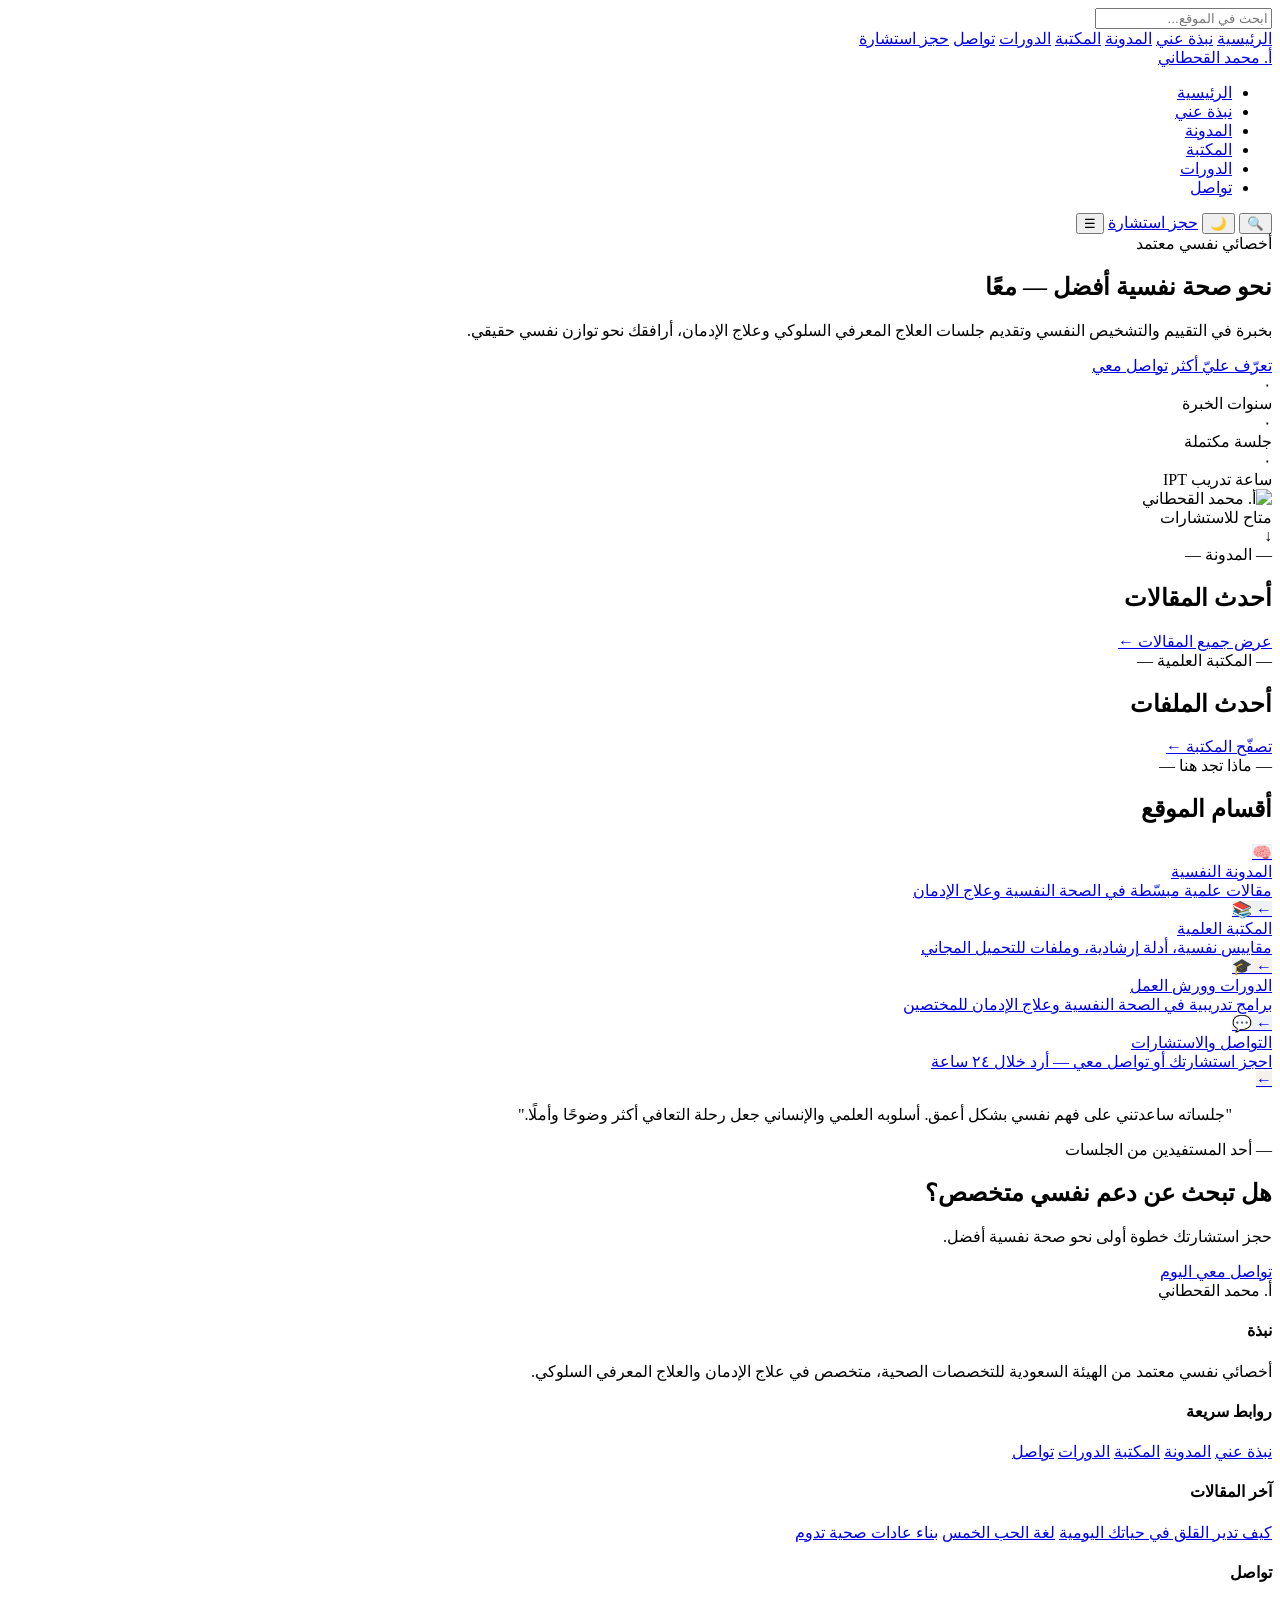
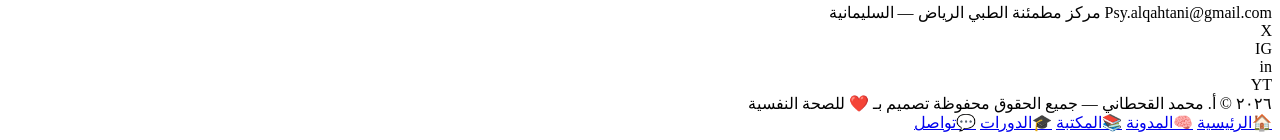
==== index.html @ f8eaa86a "Add files via upload" ====
<!DOCTYPE html>
<html lang="ar" dir="rtl">
<head>
  <meta charset="UTF-8">
  <meta name="viewport" content="width=device-width, initial-scale=1.0">
  <title>أ. محمد القحطاني — أخصائي نفسي</title>
  <meta name="description" content="أ. محمد القحطاني، أخصائي نفسي معتمد من الهيئة السعودية للتخصصات الصحية. متخصص في علاج الإدمان والعلاج المعرفي السلوكي. مركز مطمئنة الطبي، الرياض.">
  <meta name="keywords" content="أخصائي نفسي, محمد القحطاني, علاج الإدمان, العلاج المعرفي السلوكي, صحة نفسية, الرياض">
  <meta property="og:title" content="أ. محمد القحطاني — أخصائي نفسي">
  <meta property="og:description" content="نحو صحة نفسية أفضل — معًا">
  <meta property="og:type" content="website">
  <link rel="canonical" href="https://alqahtani-psy.sa/">
  <link rel="stylesheet" href="assets/css/main.css">
  <script type="application/ld+json">
  {"@context":"https://schema.org","@type":"Person","name":"محمد القحطاني","jobTitle":"أخصائي نفسي","worksFor":{"@type":"Organization","name":"مركز مطمئنة الطبي"},"email":"Psy.alqahtani@gmail.com","address":{"@type":"PostalAddress","addressLocality":"الرياض","addressCountry":"SA"}}
  </script>
  <script src="https://identity.netlify.com/v1/netlify-identity-widget.js"></script>
</head>
<body>

<div id="page-loader"><div class="loader-bar"><div class="loader-bar-fill"></div></div></div>

<div class="search-overlay">
  <div class="search-box"><input class="search-input" type="search" placeholder="ابحث في الموقع..."></div>
</div>

<div class="mobile-drawer">
  <div class="mobile-drawer-overlay"></div>
  <nav class="mobile-drawer-panel">
    <a href="index.html">الرئيسية</a>
    <a href="about/index.html">نبذة عني</a>
    <a href="blog/index.html">المدونة</a>
    <a href="library/index.html">المكتبة</a>
    <a href="courses/index.html">الدورات</a>
    <a href="contact/index.html">تواصل</a>
    <a href="contact/index.html" class="btn-cta" style="text-align:center">حجز استشارة</a>
  </nav>
</div>

<nav class="nav">
  <div class="nav-inner">
    <a href="index.html" class="nav-logo">
      <span class="nav-logo-name">أ. محمد القحطاني</span>
      <span class="nav-logo-line"></span>
    </a>
    <ul class="nav-links">
      <li><a href="index.html" class="active">الرئيسية</a></li>
      <li><a href="about/index.html">نبذة عني</a></li>
      <li><a href="blog/index.html">المدونة</a></li>
      <li><a href="library/index.html">المكتبة</a></li>
      <li><a href="courses/index.html">الدورات</a></li>
      <li><a href="contact/index.html">تواصل</a></li>
    </ul>
    <div class="nav-actions">
      <button class="btn-nav-search" aria-label="بحث">🔍</button>
      <button class="btn-dark-toggle" aria-label="تبديل الوضع">🌙</button>
      <a href="contact/index.html" class="btn-cta">حجز استشارة</a>
      <button class="nav-hamburger" aria-label="القائمة">☰</button>
    </div>
  </div>
</nav>

<!-- Hero -->
<section class="hero">
  <div class="orb orb-1"></div>
  <div class="orb orb-2"></div>
  <div class="orb orb-3"></div>
  <div class="hero-inner">
    <div class="hero-text">
      <span class="eyebrow">أخصائي نفسي معتمد</span>
      <h1 class="hero-h1">
        <span class="animate-fade-up">نحو</span>
        <span class="animate-fade-up-1">صحة</span>
        <span class="animate-fade-up-2">نفسية</span>
        <span class="animate-fade-up-3">أفضل</span>
        <span class="accent animate-fade-up-3"> — معًا</span>
      </h1>
      <p class="hero-desc">بخبرة في التقييم والتشخيص النفسي وتقديم جلسات العلاج المعرفي السلوكي وعلاج الإدمان، أرافقك نحو توازن نفسي حقيقي.</p>
      <div class="hero-btns">
        <a href="about/index.html" class="btn-primary">تعرّف عليّ أكثر</a>
        <a href="contact/index.html" class="btn-secondary">تواصل معي</a>
      </div>
      <div class="hero-stats">
        <div>
          <div class="stat-num" data-target="4" data-suffix="+">٠</div>
          <div class="stat-label">سنوات الخبرة</div>
        </div>
        <div>
          <div class="stat-num" data-target="500" data-suffix="+">٠</div>
          <div class="stat-label">جلسة مكتملة</div>
        </div>
        <div>
          <div class="stat-num" data-target="180" data-suffix="">٠</div>
          <div class="stat-label">ساعة تدريب IPT</div>
        </div>
      </div>
    </div>
    <div class="hero-photo-wrap">
      <div class="hero-photo-bg"></div>
      <div class="hero-photo">
        <img src="assets/images/photo.jpg" alt="أ. محمد القحطاني">
      </div>
      <div class="hero-badge">
        <span class="pulse-dot"></span>
        متاح للاستشارات
      </div>
    </div>
  </div>
  <div class="hero-scroll-arrow">↓</div>
</section>

<!-- Latest Articles -->
<section style="background:var(--color-bg-alt)">
  <div class="section-container">
    <div class="section-header">
      <div class="section-eyebrow-line"></div>
      <span class="section-eyebrow">— المدونة —</span>
      <div class="section-header-row">
        <h2 class="section-title">أحدث المقالات</h2>
        <a href="blog/index.html" class="section-link">عرض جميع المقالات ←</a>
      </div>
    </div>
    <div class="articles-grid" id="home-articles-grid"></div>
  </div>
</section>

<!-- Featured Files -->
<section style="background:var(--color-bg)">
  <div class="section-container">
    <div class="section-header">
      <div class="section-eyebrow-line"></div>
      <span class="section-eyebrow">— المكتبة العلمية —</span>
      <div class="section-header-row">
        <h2 class="section-title">أحدث الملفات</h2>
        <a href="library/index.html" class="section-link">تصفّح المكتبة ←</a>
      </div>
    </div>
    <div class="files-grid" id="home-files-grid"></div>
  </div>
</section>

<!-- Services -->
<section style="background:var(--color-bg-alt)">
  <div class="section-container">
    <div class="section-header">
      <div class="section-eyebrow-line"></div>
      <span class="section-eyebrow">— ماذا تجد هنا —</span>
      <h2 class="section-title">أقسام الموقع</h2>
    </div>
    <div class="services-list">
      <a href="blog/index.html" class="service-strip reveal" style="background:#EEF2F8">
        <span class="service-icon">🧠</span>
        <div class="service-content">
          <div class="service-title">المدونة النفسية</div>
          <div class="service-desc">مقالات علمية مبسّطة في الصحة النفسية وعلاج الإدمان</div>
        </div>
        <span class="service-arrow">←</span>
      </a>
      <a href="library/index.html" class="service-strip reveal reveal-delay-1" style="background:#F5F0EA">
        <span class="service-icon">📚</span>
        <div class="service-content">
          <div class="service-title">المكتبة العلمية</div>
          <div class="service-desc">مقاييس نفسية، أدلة إرشادية، وملفات للتحميل المجاني</div>
        </div>
        <span class="service-arrow">←</span>
      </a>
      <a href="courses/index.html" class="service-strip reveal reveal-delay-2" style="background:#EEF2F8">
        <span class="service-icon">🎓</span>
        <div class="service-content">
          <div class="service-title">الدورات وورش العمل</div>
          <div class="service-desc">برامج تدريبية في الصحة النفسية وعلاج الإدمان للمختصين</div>
        </div>
        <span class="service-arrow">←</span>
      </a>
      <a href="contact/index.html" class="service-strip reveal reveal-delay-3" style="background:#F5F0EA">
        <span class="service-icon">💬</span>
        <div class="service-content">
          <div class="service-title">التواصل والاستشارات</div>
          <div class="service-desc">احجز استشارتك أو تواصل معي — أرد خلال ٢٤ ساعة</div>
        </div>
        <span class="service-arrow">←</span>
      </a>
    </div>
  </div>
</section>

<!-- Testimonial -->
<section class="testimonial-section reveal">
  <blockquote class="testimonial-quote">
    "جلساته ساعدتني على فهم نفسي بشكل أعمق. أسلوبه العلمي والإنساني جعل رحلة التعافي أكثر وضوحًا وأملًا."
  </blockquote>
  <div class="testimonial-author">
    <div class="testimonial-avatar"></div>
    <span class="testimonial-name">— أحد المستفيدين من الجلسات</span>
  </div>
</section>

<section class="cta-banner reveal">
  <h2>هل تبحث عن دعم نفسي متخصص؟</h2>
  <p>حجز استشارتك خطوة أولى نحو صحة نفسية أفضل.</p>
  <a href="contact/index.html" class="btn-white">تواصل معي اليوم</a>
</section>

<footer class="footer">
  <div class="footer-inner">
    <span class="footer-logo">أ. محمد القحطاني</span>
    <div class="footer-grid">
      <div class="footer-col">
        <h4>نبذة</h4>
        <p>أخصائي نفسي معتمد من الهيئة السعودية للتخصصات الصحية، متخصص في علاج الإدمان والعلاج المعرفي السلوكي.</p>
      </div>
      <div class="footer-col">
        <h4>روابط سريعة</h4>
        <a href="about/index.html">نبذة عني</a>
        <a href="blog/index.html">المدونة</a>
        <a href="library/index.html">المكتبة</a>
        <a href="courses/index.html">الدورات</a>
        <a href="contact/index.html">تواصل</a>
      </div>
      <div class="footer-col">
        <h4>آخر المقالات</h4>
        <a href="blog/article.html?id=1">كيف تدير القلق في حياتك اليومية</a>
        <a href="blog/article.html?id=2">لغة الحب الخمس</a>
        <a href="blog/article.html?id=3">بناء عادات صحية تدوم</a>
      </div>
      <div class="footer-col">
        <h4>تواصل</h4>
        <span>Psy.alqahtani@gmail.com</span>
        <span>مركز مطمئنة الطبي</span>
        <span>الرياض — السليمانية</span>
      </div>
    </div>
    <div class="footer-socials">
      <div class="footer-social">X</div>
      <div class="footer-social">IG</div>
      <div class="footer-social">in</div>
      <div class="footer-social">YT</div>
    </div>
    <div class="footer-divider"></div>
    <div class="footer-bottom">
      <span>٢٠٢٦ © أ. محمد القحطاني — جميع الحقوق محفوظة</span>
      <span>تصميم بـ ❤️ للصحة النفسية</span>
    </div>
  </div>
</footer>

<nav class="bottom-nav">
  <div class="bottom-nav-inner">
    <a href="index.html" class="bottom-nav-item active"><span class="bottom-nav-icon">🏠</span><span>الرئيسية</span></a>
    <a href="blog/index.html" class="bottom-nav-item"><span class="bottom-nav-icon">🧠</span><span>المدونة</span></a>
    <a href="library/index.html" class="bottom-nav-item"><span class="bottom-nav-icon">📚</span><span>المكتبة</span></a>
    <a href="courses/index.html" class="bottom-nav-item"><span class="bottom-nav-icon">🎓</span><span>الدورات</span></a>
    <a href="contact/index.html" class="bottom-nav-item"><span class="bottom-nav-icon">💬</span><span>تواصل</span></a>
  </div>
</nav>

<script src="assets/js/main.js"></script>
<script>
  if (window.netlifyIdentity) {
    window.netlifyIdentity.on("init", user => {
      if (!user) window.netlifyIdentity.on("login", () => { document.location.href = "/admin/"; });
    });
  }
</script>
</body>
</html>
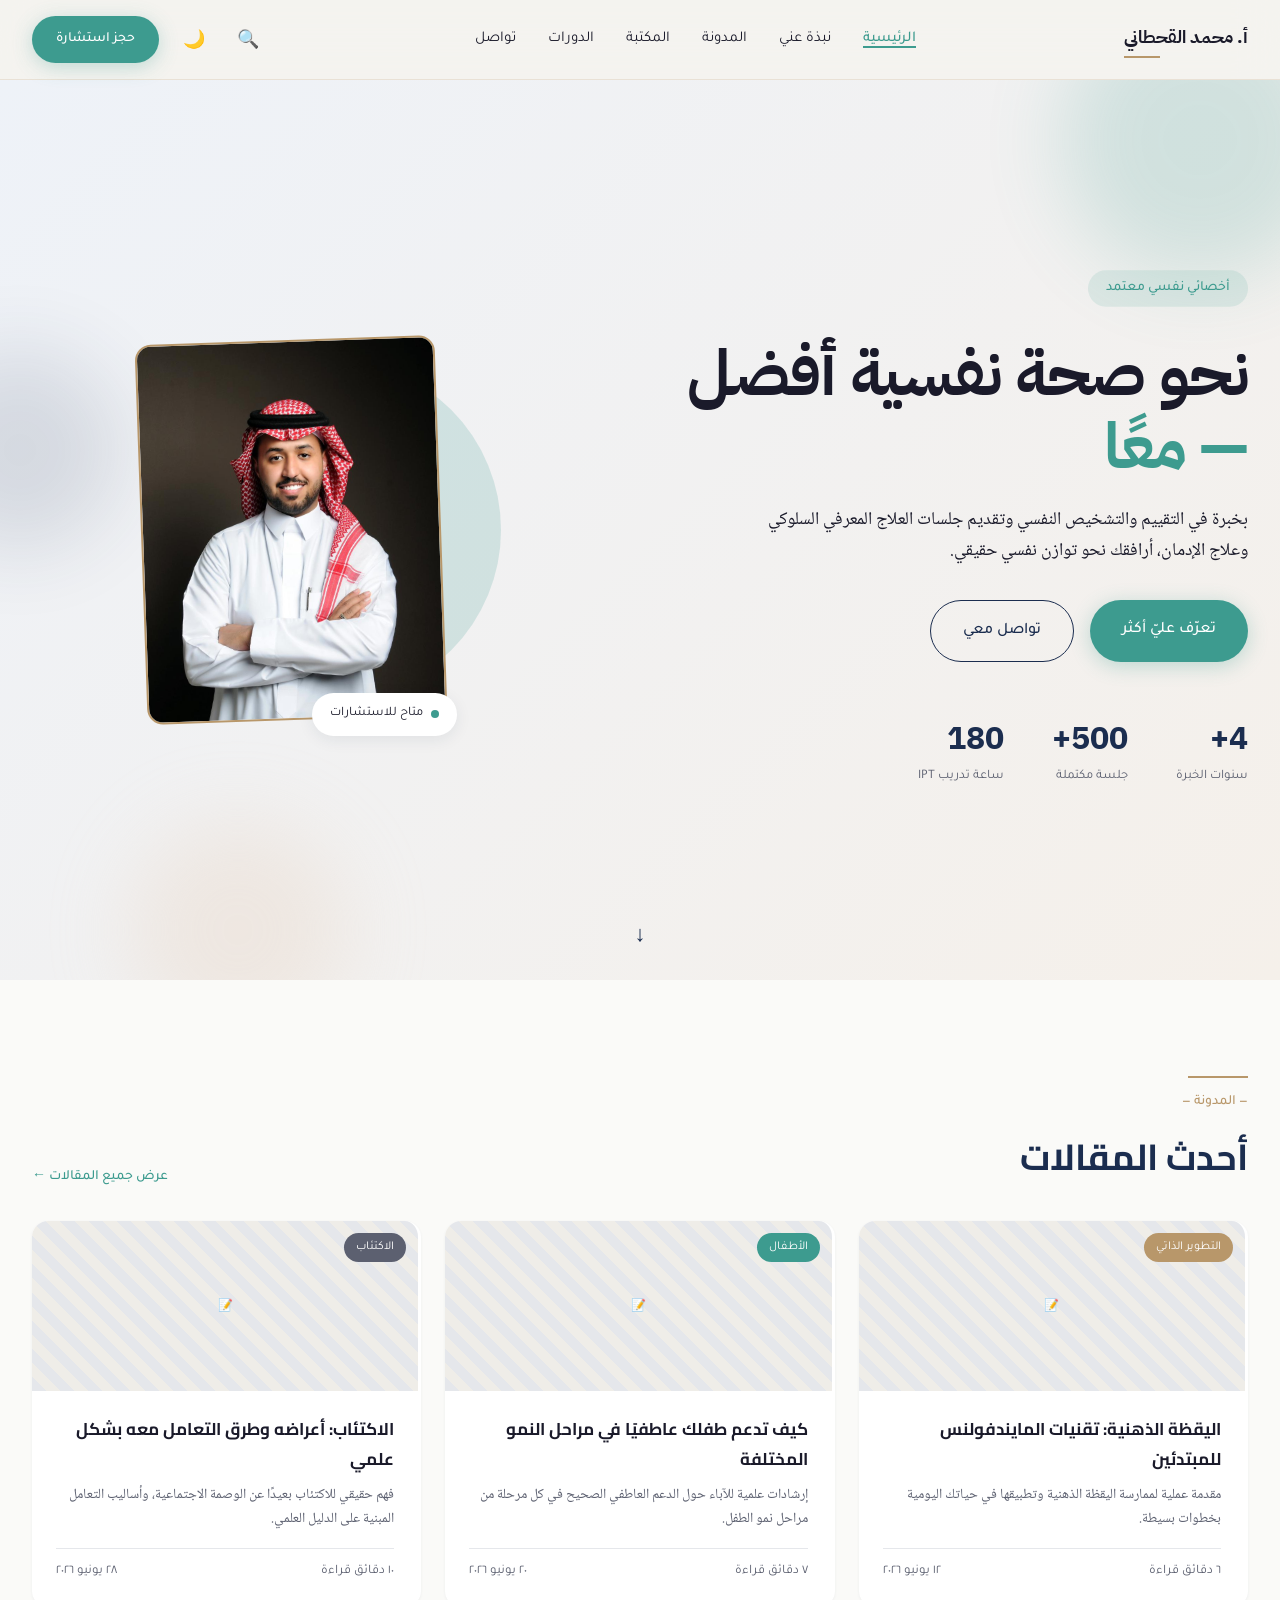
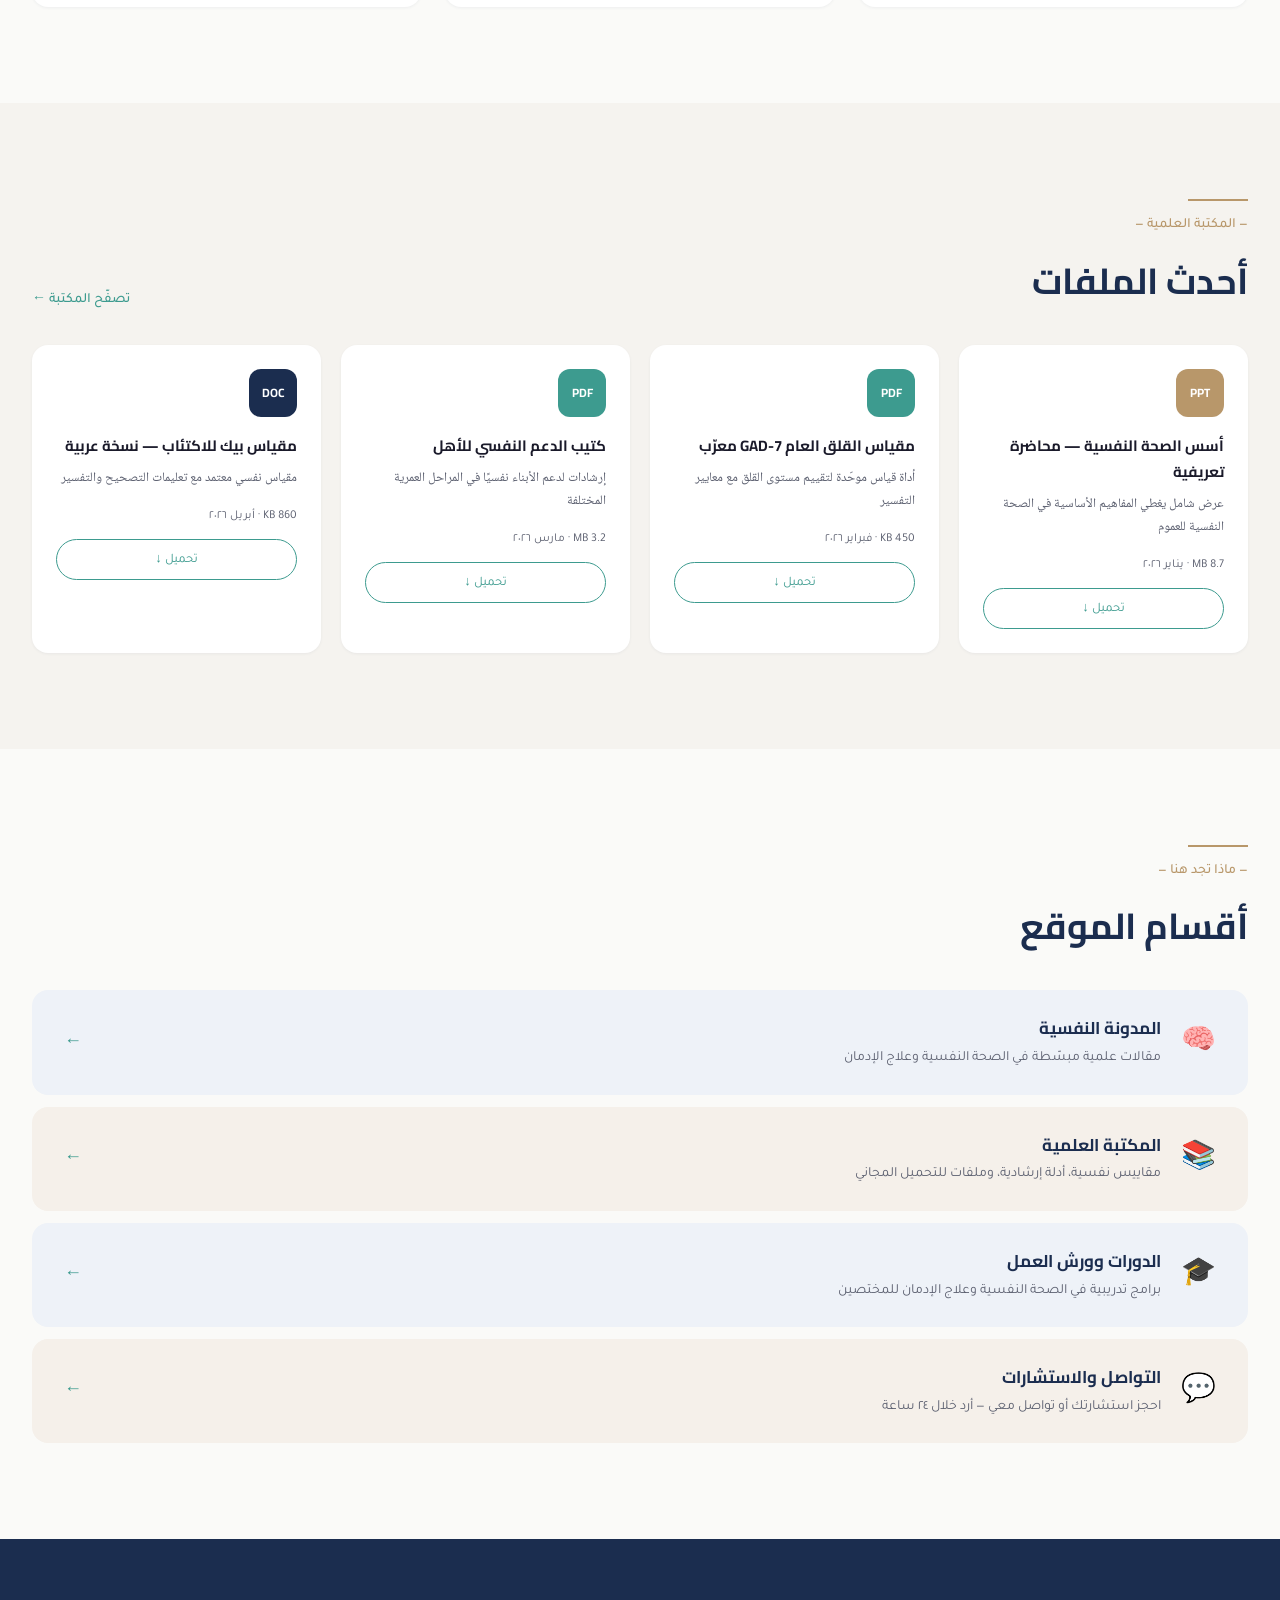
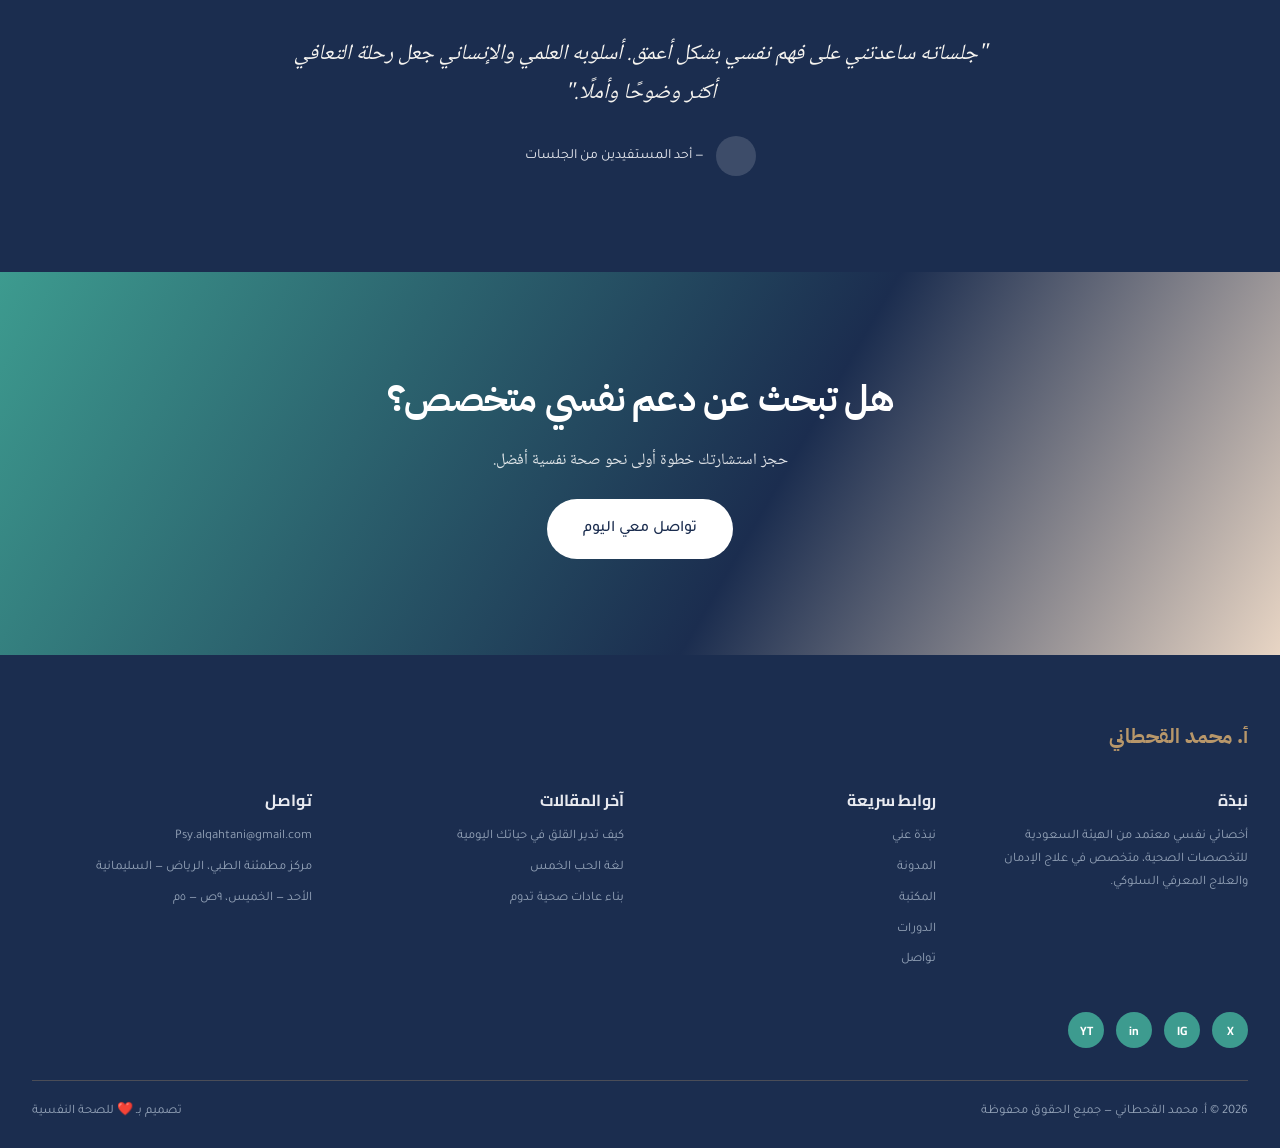
==== commit 54a5cac1: "صفحة التواصل" ====
--- a/index.html
+++ b/index.html
@@ -75,14 +75,14 @@
         <span class="animate-fade-up-3">أفضل</span>
         <span class="accent animate-fade-up-3"> — معًا</span>
       </h1>
-      <p class="hero-desc">بخبرة في التقييم والتشخيص النفسي وتقديم جلسات العلاج المعرفي السلوكي وعلاج الإدمان، أرافقك نحو توازن نفسي حقيقي.</p>
+      <p class="hero-desc" data-settings="hero_bio">بخبرة في التقييم والتشخيص النفسي وتقديم جلسات العلاج المعرفي السلوكي وعلاج الإدمان، أرافقك نحو توازن نفسي حقيقي.</p>
       <div class="hero-btns">
         <a href="about/index.html" class="btn-primary">تعرّف عليّ أكثر</a>
         <a href="contact/index.html" class="btn-secondary">تواصل معي</a>
       </div>
       <div class="hero-stats">
         <div>
-          <div class="stat-num" data-target="4" data-suffix="+">٠</div>
+          <div class="stat-num" data-target="4" data-suffix="+" data-settings="stat_years">٠</div>
           <div class="stat-label">سنوات الخبرة</div>
         </div>
         <div>
@@ -98,7 +98,7 @@
     <div class="hero-photo-wrap">
       <div class="hero-photo-bg"></div>
       <div class="hero-photo">
-        <img src="assets/images/photo.jpg" alt="أ. محمد القحطاني">
+        <img src="assets/images/photo.jpg" alt="أ. محمد القحطاني" data-settings="photo" data-settings-attr="src">
       </div>
       <div class="hero-badge">
         <span class="pulse-dot"></span>
@@ -225,9 +225,9 @@
       </div>
       <div class="footer-col">
         <h4>تواصل</h4>
-        <span>Psy.alqahtani@gmail.com</span>
-        <span>مركز مطمئنة الطبي</span>
-        <span>الرياض — السليمانية</span>
+        <span data-settings="email">Psy.alqahtani@gmail.com</span>
+        <span data-settings="address">مركز مطمئنة الطبي، الرياض — السليمانية</span>
+        <span data-settings="hours">الأحد — الخميس، ٩ص — ٥م</span>
       </div>
     </div>
     <div class="footer-socials">
--- a/assets/css/main.css
+++ b/assets/css/main.css
@@ -0,0 +1,819 @@
+@import url('https://fonts.googleapis.com/css2?family=IBM+Plex+Sans+Arabic:wght@700;800&family=Cairo:wght@600;700&family=Noto+Naskh+Arabic:wght@400;500&family=Tajawal:wght@400;500&display=swap');
+@import './variables.css';
+
+/* ============================================================
+   RESET & BASE
+   ============================================================ */
+*, *::before, *::after { box-sizing: border-box; margin: 0; padding: 0; }
+
+html { scroll-behavior: smooth; }
+
+body {
+  direction: rtl;
+  font-family: var(--font-body);
+  background: var(--color-bg);
+  color: var(--color-text);
+  line-height: 1.75;
+  transition: background var(--transition-slow), color var(--transition-slow);
+  overflow-x: hidden;
+}
+
+img { max-width: 100%; display: block; }
+a  { color: var(--color-teal); text-decoration: none; }
+
+/* ============================================================
+   ANIMATIONS
+   ============================================================ */
+@keyframes floatOrb1 { 0%,100%{transform:translate(0,0) scale(1);} 50%{transform:translate(-20px,-30px) scale(1.08);} }
+@keyframes floatOrb2 { 0%,100%{transform:translate(0,0) scale(1);} 50%{transform:translate(24px,20px) scale(1.05);} }
+@keyframes floatOrb3 { 0%,100%{transform:translate(0,0) scale(1);} 50%{transform:translate(-16px,18px) scale(1.1);} }
+@keyframes pulseDot  { 0%,100%{opacity:1;} 50%{opacity:0.4;} }
+@keyframes bounce    { 0%,100%{transform:translateY(0);} 50%{transform:translateY(10px);} }
+@keyframes fadeUp    { from{opacity:0;transform:translateY(24px);} to{opacity:1;transform:translateY(0);} }
+@keyframes typewriter{ from{clip-path:inset(0 0 0 100%);} to{clip-path:inset(0 0 0 0%);} }
+@keyframes loaderBar { from{transform:scaleX(0) translateX(0);} to{transform:scaleX(1);} }
+@keyframes countUp   { from{opacity:0;} to{opacity:1;} }
+@keyframes progressBar { from{width:0;} to{width:var(--progress,60%);} }
+
+.animate-fade-up { animation: fadeUp 0.6s ease both; }
+.animate-fade-up-1 { animation: fadeUp 0.6s ease 0.1s both; }
+.animate-fade-up-2 { animation: fadeUp 0.6s ease 0.2s both; }
+.animate-fade-up-3 { animation: fadeUp 0.6s ease 0.3s both; }
+
+/* Scroll reveal */
+.reveal { opacity: 0; transform: translateY(28px); transition: opacity 0.6s ease, transform 0.6s ease; }
+.reveal.visible { opacity: 1; transform: translateY(0); }
+.reveal-delay-1 { transition-delay: 0.1s; }
+.reveal-delay-2 { transition-delay: 0.2s; }
+.reveal-delay-3 { transition-delay: 0.3s; }
+
+/* ============================================================
+   PAGE LOADER
+   ============================================================ */
+#page-loader {
+  position: fixed; inset: 0; z-index: 9999;
+  background: var(--color-bg);
+  display: flex; align-items: center; justify-content: center;
+  transition: opacity 0.4s ease;
+}
+#page-loader.hidden { opacity: 0; pointer-events: none; }
+.loader-bar {
+  width: 220px; height: 3px;
+  background: var(--color-blush); overflow: hidden;
+  border-radius: var(--radius-pill);
+}
+.loader-bar-fill {
+  height: 100%; background: var(--color-teal);
+  transform-origin: right;
+  animation: loaderBar 0.7s ease forwards;
+}
+
+/* ============================================================
+   NAVIGATION
+   ============================================================ */
+.nav {
+  position: sticky; top: 0; z-index: 100;
+  background: rgba(245,243,239,0.82);
+  backdrop-filter: blur(20px);
+  border-bottom: 1px solid rgba(184,151,106,0.2);
+  transition: box-shadow var(--transition), padding var(--transition),
+              background var(--transition-slow);
+}
+[data-theme="dark"] .nav {
+  background: rgba(13,17,23,0.85);
+  border-bottom-color: rgba(45,55,72,0.8);
+}
+.nav.scrolled { box-shadow: var(--shadow-md); }
+
+.nav-inner {
+  max-width: 1280px; margin: 0 auto;
+  display: flex; align-items: center; justify-content: space-between;
+  padding: var(--space-4) var(--space-8);
+  gap: var(--space-6);
+}
+
+.nav-logo { display: flex; flex-direction: column; align-items: flex-end; }
+.nav-logo-name {
+  font-family: var(--font-display); font-weight: 800; font-size: 18px;
+  color: var(--color-text); white-space: nowrap;
+}
+.nav-logo-line { width: 36px; height: 2px; background: var(--color-gold); margin-top: 4px; }
+
+.nav-links {
+  display: flex; gap: var(--space-8); list-style: none;
+  font-family: var(--font-ui); font-size: 15px;
+}
+.nav-links a {
+  color: var(--color-text); font-weight: 400;
+  position: relative; padding-bottom: 2px;
+  transition: color var(--transition);
+}
+.nav-links a::after {
+  content: ''; position: absolute; bottom: 0; right: 0;
+  width: 0; height: 2px; background: var(--color-teal);
+  transition: width var(--transition);
+}
+.nav-links a:hover { color: var(--color-teal); }
+.nav-links a:hover::after,
+.nav-links a.active::after { width: 100%; }
+.nav-links a.active { color: var(--color-teal); font-weight: 500; }
+
+.nav-actions { display: flex; align-items: center; gap: var(--space-4); }
+
+.btn-nav-search, .btn-dark-toggle {
+  background: none; border: none; cursor: pointer;
+  font-size: 18px; padding: var(--space-2);
+  color: var(--color-text); border-radius: var(--radius-sm);
+  transition: background var(--transition);
+}
+.btn-nav-search:hover, .btn-dark-toggle:hover { background: var(--color-border); }
+
+.btn-cta {
+  background: var(--color-teal); color: #fff;
+  padding: 11px var(--space-6); border-radius: var(--radius-pill);
+  font-family: var(--font-ui); font-weight: 500; font-size: 14px;
+  box-shadow: var(--shadow-teal);
+  transition: transform var(--transition), box-shadow var(--transition);
+  white-space: nowrap; border: none; cursor: pointer;
+}
+.btn-cta:hover { transform: translateY(-2px); box-shadow: 0 6px 28px rgba(61,155,143,0.45); color: #fff; }
+
+/* Mobile hamburger */
+.nav-hamburger {
+  display: none; background: none; border: none;
+  cursor: pointer; font-size: 22px; color: var(--color-text);
+}
+
+/* ============================================================
+   SEARCH OVERLAY
+   ============================================================ */
+.search-overlay {
+  position: fixed; inset: 0; z-index: 200;
+  background: rgba(27,45,79,0.6); backdrop-filter: blur(8px);
+  display: flex; align-items: flex-start; justify-content: center;
+  padding-top: 120px;
+  opacity: 0; pointer-events: none; transition: opacity var(--transition);
+}
+.search-overlay.open { opacity: 1; pointer-events: all; }
+.search-box {
+  background: var(--color-surface); border-radius: var(--radius-lg);
+  padding: var(--space-6); width: min(640px, 90vw);
+  box-shadow: var(--shadow-lg);
+}
+.search-input {
+  width: 100%; padding: var(--space-4) var(--space-5);
+  border: 1.5px solid var(--color-teal); border-radius: var(--radius-pill);
+  font-family: var(--font-ui); font-size: 16px;
+  background: var(--color-bg); color: var(--color-text);
+  text-align: right; outline: none;
+}
+
+/* ============================================================
+   HERO SECTION
+   ============================================================ */
+.hero {
+  position: relative; min-height: 100vh;
+  display: flex; align-items: center;
+  background: linear-gradient(135deg, #EEF2F8, #F5F0EA);
+  overflow: hidden;
+}
+[data-theme="dark"] .hero { background: linear-gradient(135deg, #0F1624, #0D1117); }
+
+.orb {
+  position: absolute; border-radius: 9999px;
+  filter: blur(40px); pointer-events: none;
+}
+.orb-1 { width:280px; height:280px; background:#3D9B8F; opacity:.18; top:-80px; right:-60px; animation: floatOrb1 9s ease-in-out infinite; }
+.orb-2 { width:220px; height:220px; background:#E8D5C4; opacity:.35; bottom:-60px; left:10%; animation: floatOrb2 11s ease-in-out infinite; }
+.orb-3 { width:200px; height:200px; background:#1B2D4F; opacity:.12; top:30%; left:-80px; animation: floatOrb3 8s ease-in-out infinite; }
+
+.hero-inner {
+  position: relative; max-width: 1280px; margin: 0 auto;
+  padding: var(--space-16) var(--space-8);
+  display: grid; grid-template-columns: 1.1fr 0.9fr;
+  gap: var(--space-16); align-items: center; width: 100%;
+}
+
+.hero-text .eyebrow {
+  display: inline-block; overflow: hidden;
+  background: var(--color-teal-light); color: var(--color-teal);
+  padding: 6px 18px; border-radius: var(--radius-pill);
+  font-family: var(--font-ui); font-weight: 500; font-size: var(--text-sm);
+  animation: typewriter 1.4s steps(20,end) forwards;
+}
+.hero-h1 {
+  font-family: var(--font-display); font-weight: 800;
+  font-size: var(--text-hero); line-height: 1.15;
+  letter-spacing: -0.02em; margin: var(--space-5) 0;
+  color: var(--color-text);
+}
+.hero-h1 .accent { color: var(--color-teal); }
+.hero-h1 span { display: inline-block; }
+
+.hero-desc {
+  font-family: var(--font-body); font-size: var(--text-lg);
+  color: var(--color-text); max-width: 520px;
+  margin-bottom: var(--space-8);
+}
+
+.hero-btns { display: flex; gap: var(--space-4); margin-bottom: var(--space-12); flex-wrap: wrap; }
+
+.btn-primary {
+  background: var(--color-teal); color: #fff;
+  padding: 16px 32px; border-radius: var(--radius-pill);
+  font-family: var(--font-ui); font-weight: 500;
+  box-shadow: var(--shadow-teal);
+  transition: transform var(--transition), box-shadow var(--transition);
+  border: none; cursor: pointer; font-size: var(--text-base);
+}
+.btn-primary:hover { transform: translateY(-2px); box-shadow: 0 8px 32px rgba(61,155,143,0.45); color: #fff; }
+
+.btn-secondary {
+  background: transparent; color: var(--color-primary);
+  padding: 16px 32px; border-radius: var(--radius-pill);
+  border: 1.5px solid var(--color-primary);
+  font-family: var(--font-ui); font-weight: 500; cursor: pointer;
+  font-size: var(--text-base);
+  transition: background var(--transition), color var(--transition);
+}
+.btn-secondary:hover { background: var(--color-primary); color: #fff; }
+[data-theme="dark"] .btn-secondary { color: var(--color-text); border-color: var(--color-border); }
+[data-theme="dark"] .btn-secondary:hover { background: var(--color-surface); color: var(--color-text); }
+
+.hero-stats { display: flex; gap: var(--space-12); }
+.stat-num {
+  font-family: var(--font-display); font-weight: 800;
+  font-size: 32px; color: var(--color-primary);
+  transition: color var(--transition-slow);
+}
+[data-theme="dark"] .stat-num { color: var(--color-text); }
+.stat-label { font-family: var(--font-ui); font-size: 13px; color: var(--color-text-mid); }
+
+/* Hero photo */
+.hero-photo-wrap { position: relative; justify-self: center; }
+.hero-photo-bg {
+  position: absolute; top: 20px; left: 20px;
+  width: 340px; height: 340px; border-radius: 9999px;
+  background: rgba(61,155,143,0.18);
+}
+.hero-photo {
+  position: relative; transform: rotate(-2deg);
+  width: 300px; height: 380px;
+  border: 2px solid var(--color-gold); border-radius: var(--radius-lg);
+  overflow: hidden; background: var(--color-border);
+  display: flex; align-items: center; justify-content: center;
+}
+.hero-photo img { width: 100%; height: 100%; object-fit: cover; }
+.hero-photo-placeholder {
+  color: var(--color-text-mid); font-family: var(--font-ui); font-size: 13px; text-align: center;
+  background: repeating-linear-gradient(45deg,#E5E7EB,#E5E7EB 10px,#EFEDE8 10px,#EFEDE8 20px);
+  width: 100%; height: 100%; display: flex; align-items: center; justify-content: center;
+}
+.hero-badge {
+  position: absolute; bottom: -16px; right: -16px;
+  background: var(--color-surface); border-radius: var(--radius-pill);
+  padding: 10px 18px; box-shadow: var(--shadow-md);
+  font-family: var(--font-ui); font-size: 13px;
+  display: flex; align-items: center; gap: 8px; color: var(--color-text);
+}
+.pulse-dot {
+  width: 8px; height: 8px; border-radius: 9999px;
+  background: var(--color-teal);
+  animation: pulseDot 1.6s ease-in-out infinite;
+}
+.hero-scroll-arrow {
+  position: absolute; bottom: 24px; left: 50%; transform: translateX(-50%);
+  font-size: 22px; color: var(--color-primary);
+  animation: bounce 1.8s ease-in-out infinite;
+}
+
+/* ============================================================
+   SECTION HEADERS
+   ============================================================ */
+.section-header { margin-bottom: var(--space-8); }
+.section-eyebrow-line { width: 60px; height: 2px; background: var(--color-gold); margin-bottom: var(--space-3); }
+.section-eyebrow {
+  color: var(--color-gold); font-family: var(--font-ui);
+  font-weight: 500; font-size: var(--text-sm); display: block; margin-bottom: var(--space-3);
+}
+.section-title {
+  font-family: var(--font-heading); font-weight: 700;
+  font-size: var(--text-h2); color: var(--color-primary); margin: 0;
+}
+[data-theme="dark"] .section-title { color: var(--color-text); }
+.section-header-row {
+  display: flex; justify-content: space-between; align-items: flex-end;
+}
+.section-link {
+  font-family: var(--font-ui); font-size: var(--text-sm);
+  color: var(--color-teal); font-weight: 500;
+  transition: gap var(--transition);
+}
+.section-link:hover { text-decoration: underline; }
+
+/* ============================================================
+   CARDS
+   ============================================================ */
+/* Article Card */
+.article-card {
+  background: var(--color-surface); border-radius: var(--radius-lg);
+  overflow: hidden; box-shadow: var(--shadow-sm);
+  transition: transform var(--transition), box-shadow var(--transition), border-right var(--transition);
+  border-right: 3px solid transparent;
+}
+.article-card:hover {
+  transform: translateY(-8px); box-shadow: var(--shadow-lg);
+  border-right-color: var(--color-teal);
+}
+.article-card-img {
+  height: 170px; overflow: hidden; position: relative;
+  background: var(--color-border);
+}
+.article-card-img img { width:100%; height:100%; object-fit:cover; }
+.article-card-img-placeholder {
+  width:100%; height:100%;
+  background: repeating-linear-gradient(45deg,#E5E7EB,#E5E7EB 10px,#EFEDE8 10px,#EFEDE8 20px);
+  display: flex; align-items: center; justify-content: center;
+  font-family: monospace; font-size: 12px; color: var(--color-text-mid);
+}
+[data-theme="dark"] .article-card-img-placeholder { background: repeating-linear-gradient(45deg,#1E2535,#1E2535 10px,#161B27 10px,#161B27 20px); }
+.article-card-cat {
+  position: absolute; top: 12px; right: 12px;
+  color: #fff; font-size: 12px; padding: 4px 12px;
+  border-radius: var(--radius-pill); font-family: var(--font-ui);
+}
+.article-card-body { padding: var(--space-6); }
+.article-card-title {
+  font-family: var(--font-heading); font-weight: 700; font-size: 17px;
+  color: var(--color-text); margin-bottom: var(--space-2);
+  display: -webkit-box; -webkit-line-clamp: 2; -webkit-box-orient: vertical; overflow: hidden;
+}
+.article-card-excerpt {
+  font-family: var(--font-body); font-size: 14px; color: var(--color-text-mid);
+  display: -webkit-box; -webkit-line-clamp: 3; -webkit-box-orient: vertical; overflow: hidden;
+  margin-bottom: var(--space-4);
+}
+.article-card-meta {
+  display: flex; justify-content: space-between;
+  font-family: var(--font-ui); font-size: 13px; color: var(--color-text-mid);
+  border-top: 1px solid var(--color-border); padding-top: var(--space-3);
+}
+
+/* File Card */
+.file-card {
+  background: var(--color-surface); border-radius: var(--radius-lg);
+  padding: var(--space-6); box-shadow: var(--shadow-sm);
+  transition: transform var(--transition), box-shadow var(--transition);
+}
+.file-card:hover { transform: translateY(-6px); box-shadow: var(--shadow-md); }
+.file-icon {
+  width: 48px; height: 48px; border-radius: var(--radius-md);
+  color: #fff; display: flex; align-items: center; justify-content: center;
+  font-family: var(--font-heading); font-weight: 700; font-size: 12px;
+  margin-bottom: var(--space-4);
+}
+.file-title {
+  font-family: var(--font-heading); font-weight: 700; font-size: 15px;
+  color: var(--color-text); margin-bottom: var(--space-2);
+}
+.file-desc {
+  font-family: var(--font-body); font-size: 13px;
+  color: var(--color-text-mid); margin-bottom: var(--space-4);
+}
+.file-meta { font-family: var(--font-ui); font-size: 12px; color: var(--color-text-mid); margin-bottom: var(--space-3); }
+.btn-download {
+  display: block; text-align: center;
+  border: 1.5px solid var(--color-teal); color: var(--color-teal);
+  padding: 10px; border-radius: var(--radius-pill);
+  font-family: var(--font-ui); font-size: 13px; background: transparent;
+  cursor: pointer; transition: background var(--transition), color var(--transition);
+  width: 100%;
+}
+.btn-download:hover { background: var(--color-teal); color: #fff; }
+
+/* Course Card */
+.course-card {
+  background: var(--color-surface); border-radius: var(--radius-lg);
+  overflow: hidden; box-shadow: var(--shadow-sm);
+  transition: transform var(--transition), box-shadow var(--transition);
+}
+.course-card:hover { transform: translateY(-6px); box-shadow: var(--shadow-md); }
+.course-card-img {
+  height: 170px; position: relative;
+  background: repeating-linear-gradient(45deg,#E5E7EB,#E5E7EB 10px,#EFEDE8 10px,#EFEDE8 20px);
+}
+.course-card-img::after {
+  content:''; position:absolute; inset:0;
+  background: linear-gradient(to top, rgba(27,45,79,0.5), transparent 50%);
+}
+.course-card-status {
+  position: absolute; top: 12px; right: 12px; z-index: 1;
+  color: #fff; font-size: 12px; padding: 4px 12px;
+  border-radius: var(--radius-pill); font-family: var(--font-ui);
+}
+.course-card-body { padding: var(--space-6); }
+.course-card-title {
+  font-family: var(--font-heading); font-weight: 700; font-size: 17px;
+  color: var(--color-text); margin-bottom: var(--space-2);
+}
+.course-card-desc {
+  font-family: var(--font-body); font-size: 14px;
+  color: var(--color-text-mid); margin-bottom: var(--space-3);
+}
+.course-card-meta { font-family: var(--font-ui); font-size: 13px; color: var(--color-text-mid); margin-bottom: var(--space-4); }
+
+/* ============================================================
+   SECTIONS
+   ============================================================ */
+.section-container { max-width: 1280px; margin: 0 auto; padding: var(--space-24) var(--space-8); }
+.section-container-sm { max-width: 1280px; margin: 0 auto; padding: 0 var(--space-8) var(--space-24); }
+
+/* Articles Grid */
+.articles-grid { display: grid; grid-template-columns: repeat(3,1fr); gap: var(--space-6); }
+
+/* Files Grid */
+.files-grid { display: grid; grid-template-columns: repeat(4,1fr); gap: var(--space-5); }
+
+/* Services strips */
+.services-list { display: flex; flex-direction: column; gap: var(--space-3); }
+.service-strip {
+  display: flex; align-items: center; gap: var(--space-5);
+  padding: var(--space-6) var(--space-8); border-radius: var(--radius-lg);
+  transition: padding-right var(--transition), transform var(--transition);
+  text-decoration: none;
+}
+.service-strip:hover { padding-right: 44px; transform: translateX(-4px); }
+.service-icon { font-size: 28px; }
+.service-content { flex: 1; }
+.service-title { font-family: var(--font-heading); font-weight: 700; font-size: 17px; color: var(--color-primary); margin-bottom: 2px; }
+[data-theme="dark"] .service-title { color: var(--color-text); }
+.service-desc { font-family: var(--font-ui); font-size: 14px; color: var(--color-text-mid); }
+.service-arrow { color: var(--color-teal); font-size: 18px; }
+
+/* Testimonial */
+.testimonial-section {
+  background: var(--color-primary); padding: var(--space-24) var(--space-8);
+  text-align: center;
+}
+.testimonial-quote {
+  font-family: var(--font-body); font-style: italic;
+  font-size: 22px; color: #F5F3EF;
+  max-width: 720px; margin: 0 auto var(--space-6);
+}
+.testimonial-author {
+  display: flex; align-items: center; justify-content: center; gap: var(--space-3);
+}
+.testimonial-avatar {
+  width: 40px; height: 40px; border-radius: 9999px;
+  background: rgba(255,255,255,0.15);
+}
+.testimonial-name { font-family: var(--font-ui); color: #E8EAF0; font-size: 14px; }
+
+/* CTA Banner */
+.cta-banner {
+  background: linear-gradient(120deg, var(--color-teal), var(--color-primary) 60%, var(--color-blush));
+  padding: var(--space-24) var(--space-8); text-align: center;
+}
+.cta-banner h2 {
+  font-family: var(--font-display); font-weight: 800;
+  font-size: var(--text-h2); color: #fff; margin-bottom: var(--space-4);
+  letter-spacing: -0.02em;
+}
+.cta-banner p { font-family: var(--font-body); color: rgba(255,255,255,0.85); margin-bottom: var(--space-6); }
+.btn-white {
+  background: #fff; color: var(--color-primary);
+  padding: 16px 36px; border-radius: var(--radius-pill);
+  font-family: var(--font-ui); font-weight: 500; font-size: var(--text-base);
+  border: none; cursor: pointer;
+  transition: transform var(--transition), box-shadow var(--transition);
+  display: inline-block;
+}
+.btn-white:hover { transform: translateY(-2px); box-shadow: 0 8px 24px rgba(0,0,0,0.2); color: var(--color-primary); }
+
+/* ============================================================
+   FOOTER
+   ============================================================ */
+.footer {
+  background: #1B2D4F; color: #E8EAF0;
+  padding: var(--space-16) var(--space-8) var(--space-6);
+}
+.footer-inner { max-width: 1280px; margin: 0 auto; }
+.footer-logo {
+  font-family: var(--font-display); font-weight: 800;
+  font-size: 20px; color: var(--color-gold); display: block; margin-bottom: var(--space-8);
+}
+.footer-grid { display: grid; grid-template-columns: repeat(4,1fr); gap: var(--space-8); margin-bottom: var(--space-8); }
+.footer-col h4 { font-family: var(--font-heading); font-size: 16px; margin-bottom: var(--space-3); color: #E8EAF0; }
+.footer-col p, .footer-col span, .footer-col a {
+  font-family: var(--font-ui); font-size: 13px; color: #94A3B8;
+  display: block; margin-bottom: var(--space-2);
+}
+.footer-col a:hover { color: var(--color-teal); }
+.footer-socials { display: flex; gap: var(--space-3); margin-top: var(--space-8); }
+.footer-social {
+  width: 36px; height: 36px; border-radius: 9999px;
+  background: var(--color-teal); color: #fff;
+  display: flex; align-items: center; justify-content: center;
+  font-family: var(--font-heading); font-weight: 700; font-size: 12px;
+  transition: transform var(--transition), background var(--transition);
+  cursor: pointer;
+}
+.footer-social:hover { transform: translateY(-3px); background: var(--color-gold); }
+.footer-divider { height: 1px; background: rgba(184,151,106,0.3); margin: var(--space-8) 0 var(--space-5); }
+.footer-bottom {
+  display: flex; justify-content: space-between; align-items: center;
+  font-family: var(--font-ui); font-size: 13px; color: #94A3B8;
+  flex-wrap: wrap; gap: var(--space-4);
+}
+
+/* ============================================================
+   BLOG PAGE
+   ============================================================ */
+.page-hero {
+  background: linear-gradient(135deg, #EEF2F8, #F5F0EA);
+  padding: var(--space-12) var(--space-8) var(--space-8);
+}
+[data-theme="dark"] .page-hero { background: linear-gradient(135deg,#0F1624,#0D1117); }
+.page-hero-inner { max-width: 1280px; margin: 0 auto; }
+
+.search-bar {
+  width: 100%; padding: 16px var(--space-5);
+  border: 1px solid var(--color-border); border-radius: var(--radius-pill);
+  font-family: var(--font-ui); font-size: 15px;
+  background: var(--color-surface); color: var(--color-text);
+  text-align: right; outline: none; margin-bottom: var(--space-5);
+  transition: border-color var(--transition), box-shadow var(--transition);
+}
+.search-bar:focus { border-color: var(--color-teal); box-shadow: 0 0 0 3px rgba(61,155,143,0.15); }
+
+.filter-chips { display: flex; gap: var(--space-3); flex-wrap: wrap; margin-bottom: var(--space-8); }
+.chip {
+  padding: 8px 18px; border-radius: var(--radius-pill);
+  font-family: var(--font-ui); font-size: 14px;
+  cursor: pointer; border: 1.5px solid var(--color-border);
+  background: var(--color-surface); color: var(--color-text);
+  transition: all var(--transition);
+}
+.chip.active, .chip:hover { background: var(--color-primary); color: #fff; border-color: var(--color-primary); }
+
+.blog-layout { display: grid; grid-template-columns: 2.2fr 1fr; gap: var(--space-12); }
+.blog-grid { display: grid; grid-template-columns: repeat(2,1fr); gap: var(--space-6); align-content: start; }
+
+/* Sidebar */
+.sidebar { display: flex; flex-direction: column; gap: var(--space-5); }
+.sidebar-card {
+  background: var(--color-surface); border-radius: var(--radius-lg);
+  padding: var(--space-5); box-shadow: var(--shadow-sm);
+}
+.sidebar-card h4 { font-family: var(--font-heading); font-weight: 700; margin-bottom: var(--space-3); color: var(--color-primary); }
+[data-theme="dark"] .sidebar-card h4 { color: var(--color-text); }
+.sidebar-list { display: flex; flex-direction: column; gap: var(--space-2); }
+.sidebar-list li { font-family: var(--font-body); font-size: 14px; list-style: none; }
+.sidebar-list li a { color: var(--color-text); transition: color var(--transition); }
+.sidebar-list li a:hover { color: var(--color-teal); }
+.tag-cloud { display: flex; flex-wrap: wrap; gap: var(--space-2); }
+.tag {
+  background: var(--color-bg); padding: 6px 12px;
+  border-radius: var(--radius-pill); font-family: var(--font-ui); font-size: 12px;
+  color: var(--color-text); border: 1px solid var(--color-border);
+  transition: all var(--transition); cursor: pointer;
+}
+.tag:hover { background: var(--color-teal); color: #fff; border-color: var(--color-teal); }
+
+/* ============================================================
+   ARTICLE SINGLE
+   ============================================================ */
+.reading-bar {
+  position: fixed; top: 0; right: 0; left: 0; height: 3px; z-index: 200;
+  background: linear-gradient(to left, var(--color-teal), var(--color-gold));
+  transform-origin: right; transform: scaleX(0);
+  transition: transform 0.1s linear;
+}
+.breadcrumb { font-family: var(--font-ui); font-size: 13px; color: var(--color-text-mid); margin-bottom: var(--space-5); }
+.breadcrumb a { color: var(--color-text-mid); }
+.breadcrumb a:hover { color: var(--color-teal); }
+.article-hero-img { height: 360px; border-radius: var(--radius-lg); overflow: hidden; margin-bottom: var(--space-8); background: var(--color-border); }
+.article-hero-img img { width:100%; height:100%; object-fit:cover; }
+.article-body { font-family: var(--font-body); font-size: 18px; line-height: 1.8; }
+.article-body h3 { font-family: var(--font-heading); font-weight: 700; font-size: 22px; color: var(--color-primary); margin: var(--space-8) 0 var(--space-3); }
+[data-theme="dark"] .article-body h3 { color: var(--color-text); }
+.article-body p { margin-bottom: var(--space-5); }
+.pull-quote {
+  border-right: 3px solid var(--color-teal); padding: var(--space-4) var(--space-6);
+  background: var(--color-surface); border-radius: var(--radius-md);
+  margin: var(--space-6) 0; font-style: italic;
+  font-family: var(--font-heading); font-weight: 600; font-size: 19px; color: var(--color-primary);
+}
+[data-theme="dark"] .pull-quote { color: var(--color-text); }
+.article-references { border-top: 1px solid var(--color-border); padding-top: var(--space-8); margin-top: var(--space-8); }
+.article-references h4 { font-family: var(--font-heading); font-weight: 700; margin-bottom: var(--space-4); }
+.article-references ol { font-family: var(--font-ui); font-size: 14px; color: var(--color-text-mid); padding-right: var(--space-5); }
+.share-row { display: flex; gap: var(--space-3); margin: var(--space-8) 0; padding-top: var(--space-6); border-top: 1px solid var(--color-border); }
+.share-btn {
+  border: 1px solid var(--color-border); border-radius: var(--radius-pill);
+  padding: 8px 16px; font-family: var(--font-ui); font-size: 13px;
+  background: var(--color-surface); color: var(--color-text); cursor: pointer;
+  transition: all var(--transition);
+}
+.share-btn:hover { background: var(--color-primary); color: #fff; border-color: var(--color-primary); }
+.author-card {
+  display: flex; gap: var(--space-4); background: var(--color-surface);
+  border-radius: var(--radius-lg); padding: var(--space-6); align-items: center;
+  box-shadow: var(--shadow-sm);
+}
+.author-avatar {
+  width: 64px; height: 64px; border-radius: 9999px;
+  background: var(--color-border); flex-shrink: 0; overflow: hidden;
+}
+.author-avatar img { width:100%; height:100%; object-fit:cover; }
+.author-name { font-family: var(--font-heading); font-weight: 700; color: var(--color-primary); margin-bottom: 4px; }
+[data-theme="dark"] .author-name { color: var(--color-text); }
+.author-bio { font-family: var(--font-ui); font-size: 14px; color: var(--color-text-mid); }
+
+/* ============================================================
+   LIBRARY PAGE
+   ============================================================ */
+.library-layout { display: grid; grid-template-columns: 240px 1fr; gap: var(--space-8); }
+.category-sidebar { display: flex; flex-direction: column; gap: 4px; }
+.cat-item {
+  padding: 10px 14px; border-radius: var(--radius-md);
+  font-family: var(--font-ui); font-size: 15px; cursor: pointer;
+  color: var(--color-text); transition: all var(--transition);
+}
+.cat-item:hover { background: var(--color-border); }
+.cat-item.active { background: var(--color-primary); color: #fff; }
+.library-grid { display: grid; grid-template-columns: repeat(3,1fr); gap: var(--space-5); }
+
+/* ============================================================
+   ABOUT PAGE
+   ============================================================ */
+.about-hero { display: grid; grid-template-columns: 0.9fr 1.1fr; gap: var(--space-16); align-items: center; }
+.about-photo {
+  border-radius: var(--radius-lg); overflow: hidden; height: 420px;
+  background: repeating-linear-gradient(45deg,#E5E7EB,#E5E7EB 10px,#EFEDE8 10px,#EFEDE8 20px);
+  display: flex; align-items: center; justify-content: center;
+  color: var(--color-text-mid); font-family: monospace;
+}
+.about-photo img { width:100%; height:100%; object-fit:cover; }
+.about-subtitle { font-family: var(--font-ui); font-size: 17px; color: var(--color-text-mid); margin-bottom: var(--space-4); }
+.about-bio { font-family: var(--font-body); font-size: 16px; margin-bottom: var(--space-6); }
+
+/* Timeline */
+.timeline { position: relative; padding-right: var(--space-8); border-right: 2px solid var(--color-border); }
+.timeline-item { position: relative; padding-bottom: var(--space-8); }
+.timeline-dot {
+  position: absolute; right: calc(-1 * var(--space-8) - 6px); top: 6px;
+  width: 12px; height: 12px; border-radius: 9999px; background: var(--color-teal);
+}
+.timeline-year { color: var(--color-gold); font-family: var(--font-ui); font-weight: 500; font-size: 14px; }
+.timeline-role { font-family: var(--font-heading); font-weight: 700; font-size: 18px; color: var(--color-primary); margin: 6px 0 2px; }
+[data-theme="dark"] .timeline-role { color: var(--color-text); }
+.timeline-inst { font-family: var(--font-ui); font-size: 14px; color: var(--color-text-mid); margin-bottom: 6px; }
+.timeline-desc { font-family: var(--font-body); font-size: 14px; }
+
+/* Pills */
+.pills { display: flex; flex-wrap: wrap; gap: var(--space-2); }
+.pill-sage { background: var(--color-blush); color: var(--color-primary); padding: 8px 18px; border-radius: var(--radius-pill); font-family: var(--font-ui); font-size: 14px; }
+.pill-dark { background: var(--color-primary); color: #fff; padding: 8px 18px; border-radius: var(--radius-pill); font-family: var(--font-ui); font-size: 14px; }
+
+/* Achievements */
+.achievements-grid { display: grid; grid-template-columns: repeat(4,1fr); gap: var(--space-5); }
+.achievement-card {
+  background: var(--color-surface); border-radius: var(--radius-lg);
+  padding: var(--space-6); text-align: center; box-shadow: var(--shadow-sm);
+  transition: transform var(--transition);
+}
+.achievement-card:hover { transform: translateY(-4px); }
+.achievement-icon { font-size: 28px; margin-bottom: var(--space-2); }
+.achievement-num { font-family: var(--font-display); font-weight: 800; font-size: 28px; color: var(--color-primary); }
+[data-theme="dark"] .achievement-num { color: var(--color-text); }
+.achievement-label { font-family: var(--font-ui); font-size: 13px; color: var(--color-text-mid); }
+
+/* ============================================================
+   CONTACT PAGE
+   ============================================================ */
+.contact-layout { display: grid; grid-template-columns: 0.9fr 1.1fr; gap: var(--space-16); }
+.contact-info-title {
+  font-family: var(--font-display); font-weight: 800; font-size: var(--text-h2);
+  letter-spacing: -0.02em; color: var(--color-primary); margin-bottom: var(--space-4);
+}
+[data-theme="dark"] .contact-info-title { color: var(--color-text); }
+.contact-info-desc { font-family: var(--font-body); font-size: 16px; color: var(--color-text-mid); margin-bottom: var(--space-8); }
+.contact-info-list { display: flex; flex-direction: column; gap: var(--space-5); margin-bottom: var(--space-8); }
+.contact-info-item { display: flex; gap: var(--space-3); align-items: center; font-family: var(--font-ui); font-size: 15px; }
+.contact-socials { display: flex; gap: var(--space-3); }
+.contact-social {
+  width: 38px; height: 38px; border-radius: 9999px; background: var(--color-teal);
+  color: #fff; display: flex; align-items: center; justify-content: center;
+  font-family: var(--font-heading); font-weight: 700; font-size: 12px;
+  transition: transform var(--transition), background var(--transition); cursor: pointer;
+}
+.contact-social:hover { transform: translateY(-3px); background: var(--color-gold); }
+
+.contact-form {
+  background: var(--color-surface); border-radius: var(--radius-lg);
+  padding: var(--space-8); box-shadow: var(--shadow-md);
+}
+.form-group { margin-bottom: var(--space-4); }
+.form-label { font-family: var(--font-ui); font-size: 14px; display: block; margin-bottom: 6px; color: var(--color-text); }
+.form-input, .form-select, .form-textarea {
+  width: 100%; padding: 12px 16px;
+  border: 1px solid var(--color-border); border-radius: var(--radius-sm);
+  font-family: var(--font-ui); font-size: 15px;
+  background: var(--color-bg); color: var(--color-text);
+  text-align: right; outline: none;
+  transition: border-color var(--transition), box-shadow var(--transition);
+}
+.form-input:focus, .form-select:focus, .form-textarea:focus {
+  border-color: var(--color-teal); box-shadow: 0 0 0 3px rgba(61,155,143,0.15);
+}
+.form-textarea { resize: vertical; }
+.btn-submit {
+  width: 100%; background: var(--color-teal); color: #fff;
+  border: none; padding: 16px; border-radius: var(--radius-pill);
+  font-family: var(--font-ui); font-weight: 500; font-size: 16px;
+  cursor: pointer; transition: transform var(--transition), box-shadow var(--transition);
+  margin-top: var(--space-2);
+}
+.btn-submit:hover { transform: translateY(-2px); box-shadow: var(--shadow-teal); }
+.form-note { font-family: var(--font-ui); font-size: 12px; color: var(--color-text-mid); margin-top: var(--space-3); text-align: center; }
+
+/* ============================================================
+   MOBILE NAV DRAWER
+   ============================================================ */
+.mobile-drawer {
+  position: fixed; inset: 0; z-index: 300;
+  opacity: 0; pointer-events: none; transition: opacity var(--transition);
+}
+.mobile-drawer.open { opacity: 1; pointer-events: all; }
+.mobile-drawer-overlay {
+  position: absolute; inset: 0; background: rgba(27,45,79,0.55);
+}
+.mobile-drawer-panel {
+  position: absolute; top: 0; right: 0; bottom: 0; width: 75%;
+  max-width: 320px; background: var(--color-surface);
+  padding: var(--space-8) var(--space-6);
+  display: flex; flex-direction: column; gap: var(--space-6);
+  transform: translateX(100%); transition: transform var(--transition);
+}
+.mobile-drawer.open .mobile-drawer-panel { transform: translateX(0); }
+.mobile-drawer-panel a {
+  font-family: var(--font-ui); font-size: 17px; color: var(--color-text);
+  border-bottom: 1px solid var(--color-border); padding-bottom: var(--space-4);
+}
+
+/* ============================================================
+   MOBILE BOTTOM NAV
+   ============================================================ */
+.bottom-nav {
+  display: none; position: fixed; bottom: 0; left: 0; right: 0; z-index: 100;
+  background: var(--color-surface); border-top: 1px solid var(--color-border);
+  padding: var(--space-2) 0; padding-bottom: env(safe-area-inset-bottom);
+}
+.bottom-nav-inner { display: flex; justify-content: space-around; }
+.bottom-nav-item {
+  display: flex; flex-direction: column; align-items: center;
+  font-family: var(--font-ui); font-size: 11px; color: var(--color-text-mid);
+  gap: 2px; cursor: pointer; padding: var(--space-2);
+  transition: color var(--transition);
+}
+.bottom-nav-item.active { color: var(--color-teal); }
+.bottom-nav-icon { font-size: 20px; }
+
+/* ============================================================
+   RESPONSIVE
+   ============================================================ */
+@media (max-width: 1024px) {
+  .articles-grid { grid-template-columns: repeat(2,1fr); }
+  .files-grid    { grid-template-columns: repeat(2,1fr); }
+  .footer-grid   { grid-template-columns: repeat(2,1fr); }
+  .achievements-grid { grid-template-columns: repeat(2,1fr); }
+  .blog-layout   { grid-template-columns: 1fr; }
+  .sidebar       { display: none; }
+  .library-layout { grid-template-columns: 1fr; }
+  .category-sidebar { display: none; }
+}
+
+@media (max-width: 768px) {
+  .nav-links, .nav-actions .btn-cta { display: none; }
+  .nav-hamburger { display: block; }
+  .hero-inner { grid-template-columns: 1fr; text-align: center; }
+  .hero-photo-wrap { display: none; }
+  .hero-btns { justify-content: center; }
+  .hero-stats { justify-content: center; }
+  .articles-grid { grid-template-columns: 1fr; }
+  .files-grid    { grid-template-columns: 1fr; }
+  .footer-grid   { grid-template-columns: 1fr; }
+  .achievements-grid { grid-template-columns: repeat(2,1fr); }
+  .about-hero { grid-template-columns: 1fr; }
+  .about-photo { display: none; }
+  .contact-layout { grid-template-columns: 1fr; }
+  .blog-grid  { grid-template-columns: 1fr; }
+  .section-container { padding: var(--space-12) var(--space-4); }
+  .bottom-nav { display: block; }
+  body { padding-bottom: 72px; }
+}
+
+@media (prefers-reduced-motion: reduce) {
+  *, *::before, *::after { animation-duration: 0.01ms !important; transition-duration: 0.01ms !important; }
+}
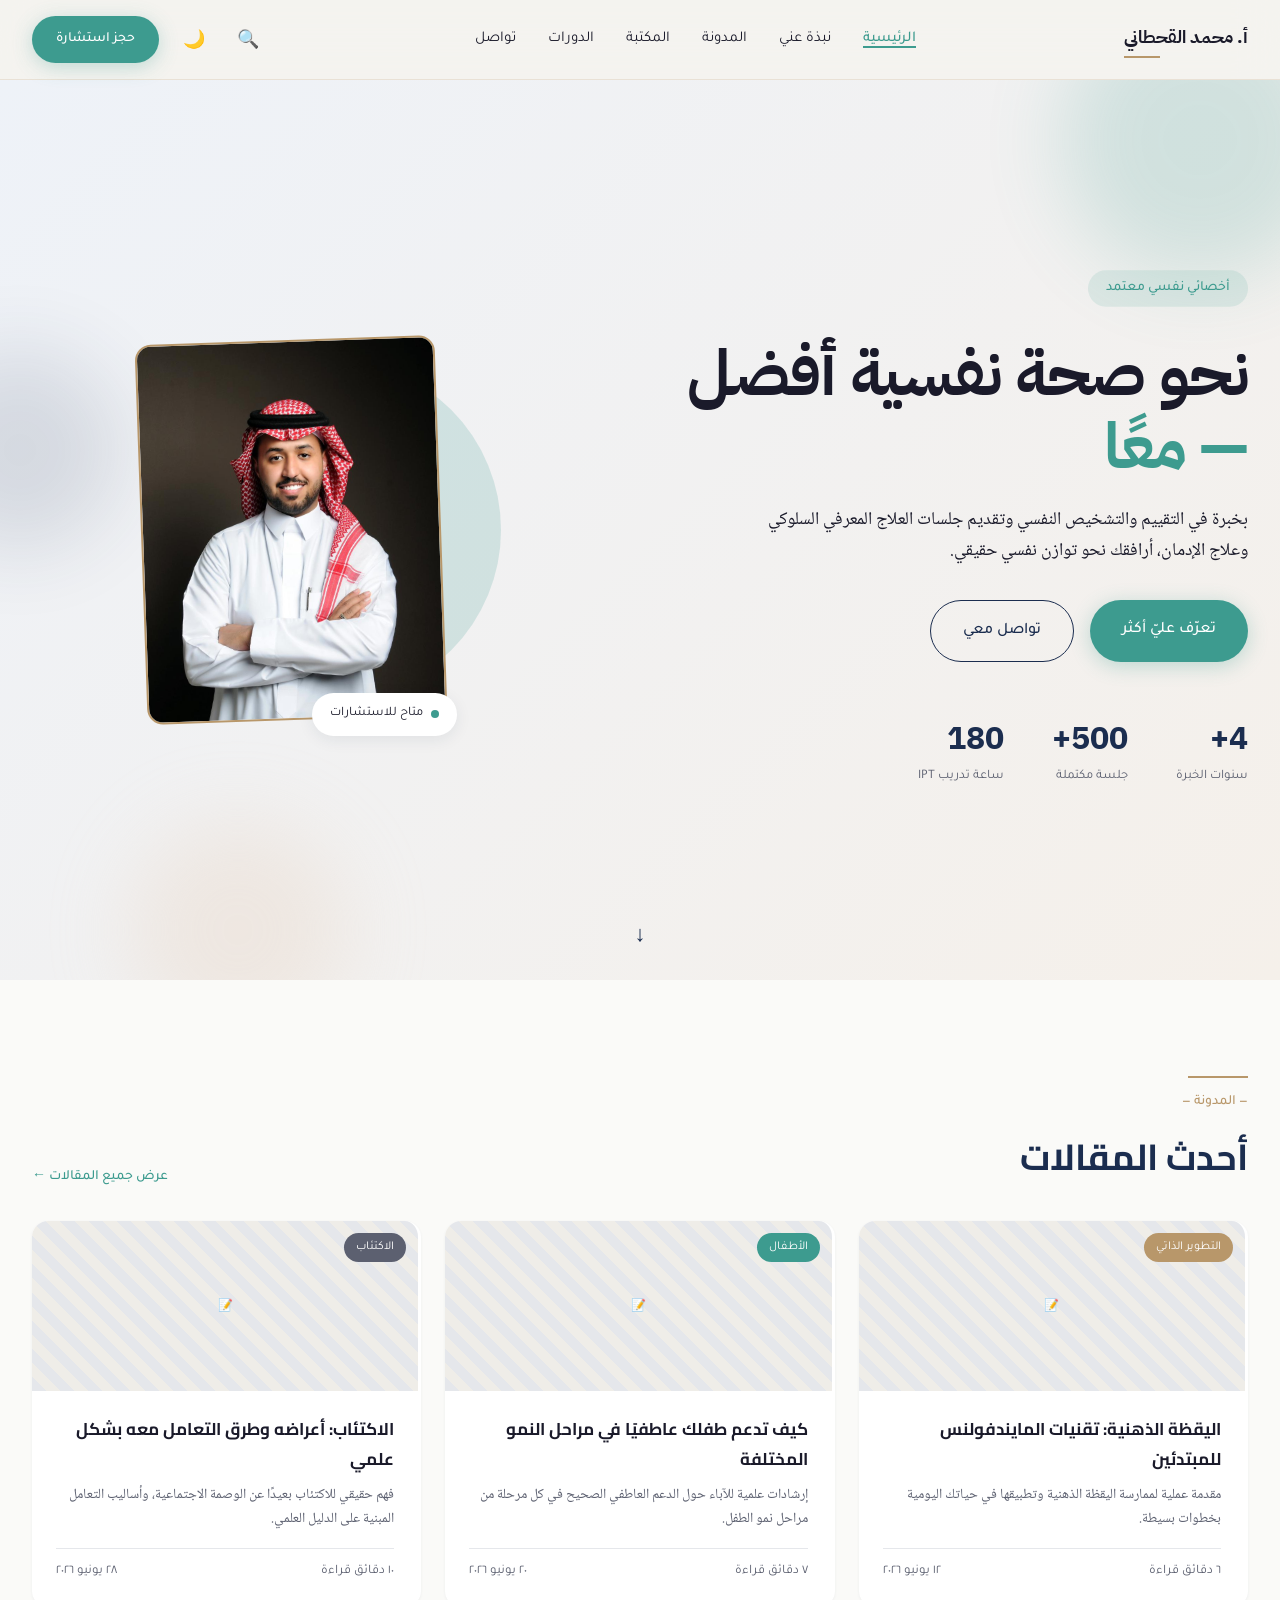
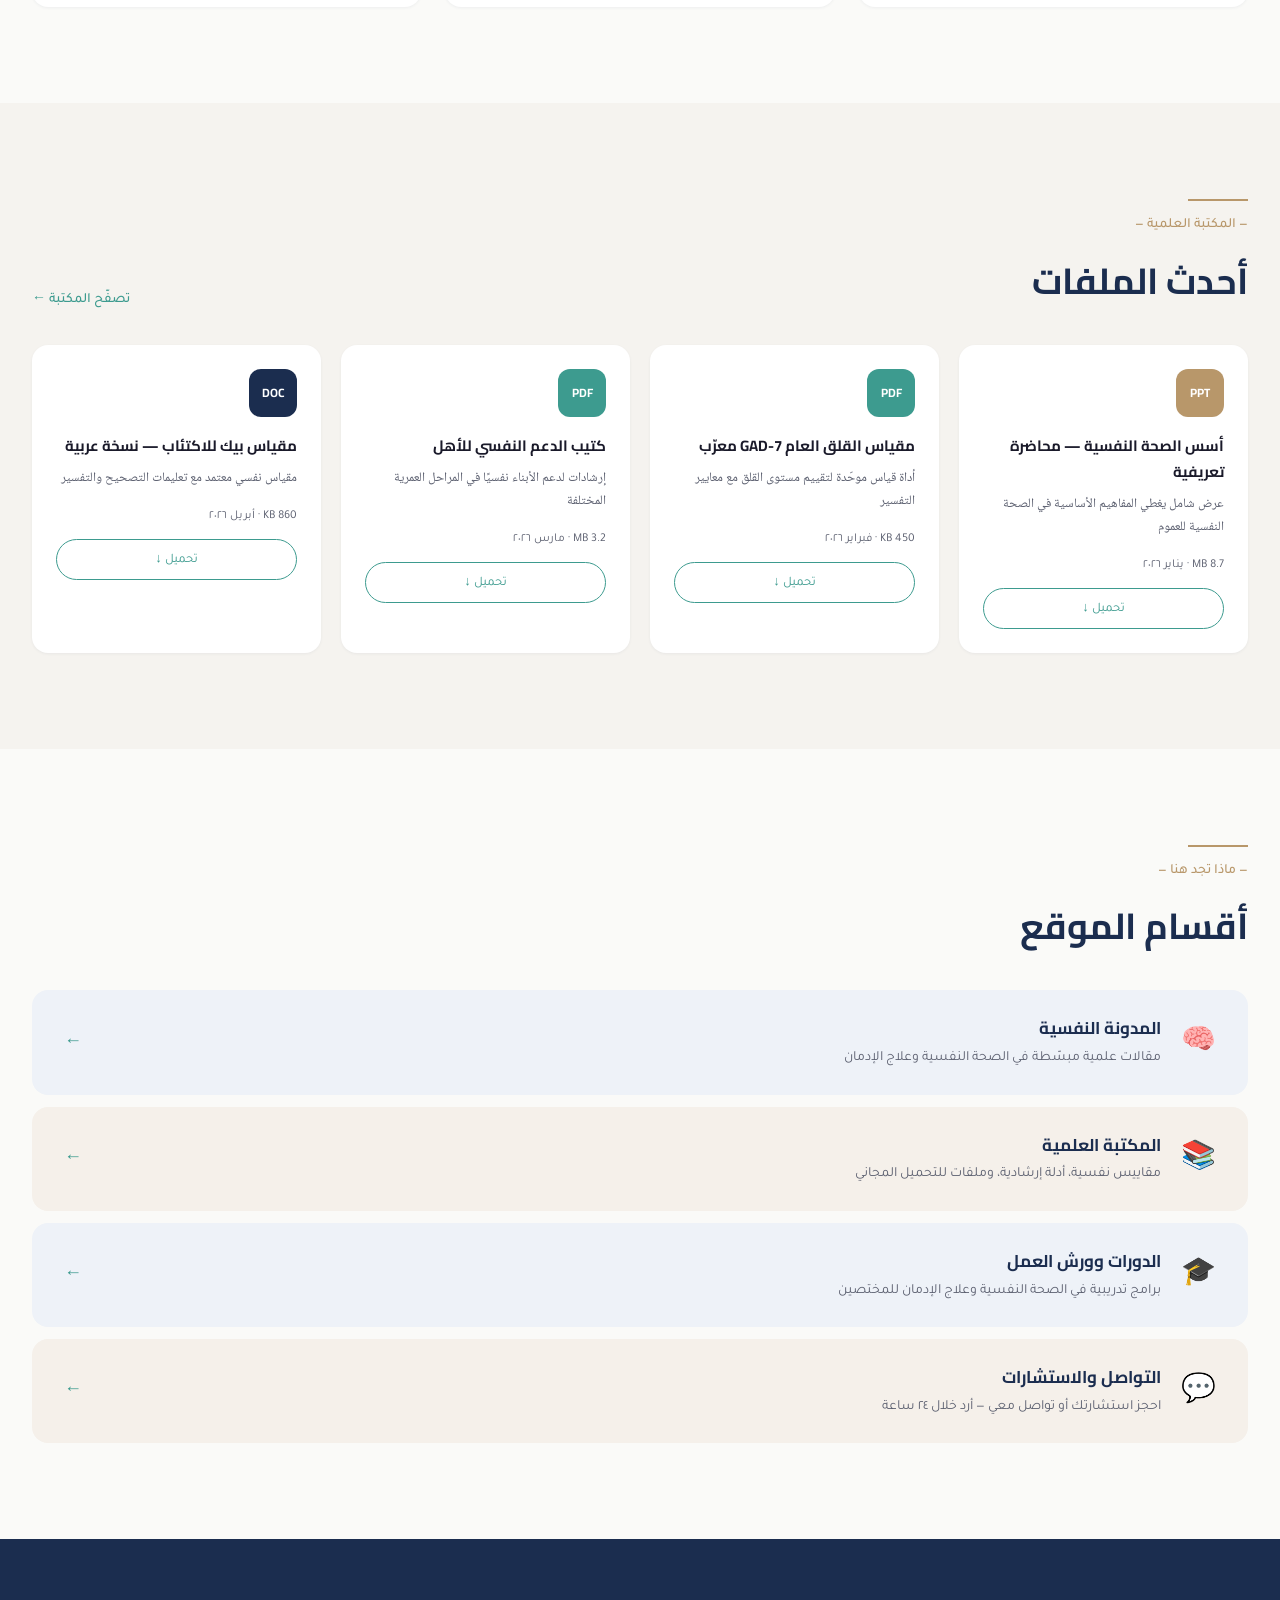
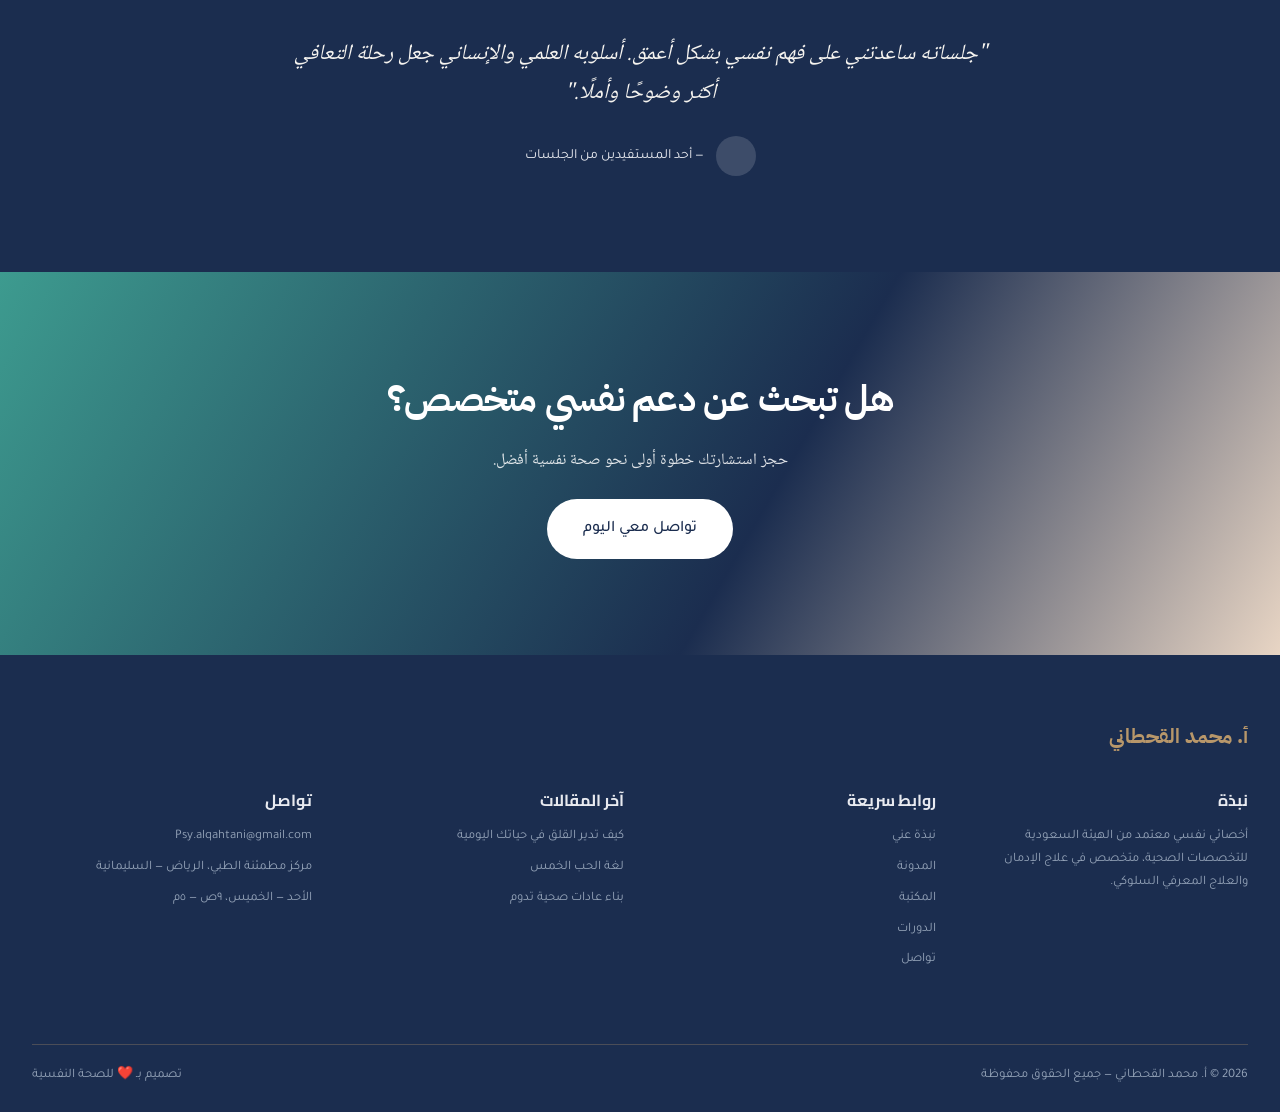
==== commit f515d36a: "الروابط" ====
--- a/index.html
+++ b/index.html
@@ -230,12 +230,7 @@
         <span data-settings="hours">الأحد — الخميس، ٩ص — ٥م</span>
       </div>
     </div>
-    <div class="footer-socials">
-      <div class="footer-social">X</div>
-      <div class="footer-social">IG</div>
-      <div class="footer-social">in</div>
-      <div class="footer-social">YT</div>
-    </div>
+    <div class="footer-socials" id="footer-socials-home"></div>
     <div class="footer-divider"></div>
     <div class="footer-bottom">
       <span>٢٠٢٦ © أ. محمد القحطاني — جميع الحقوق محفوظة</span>
